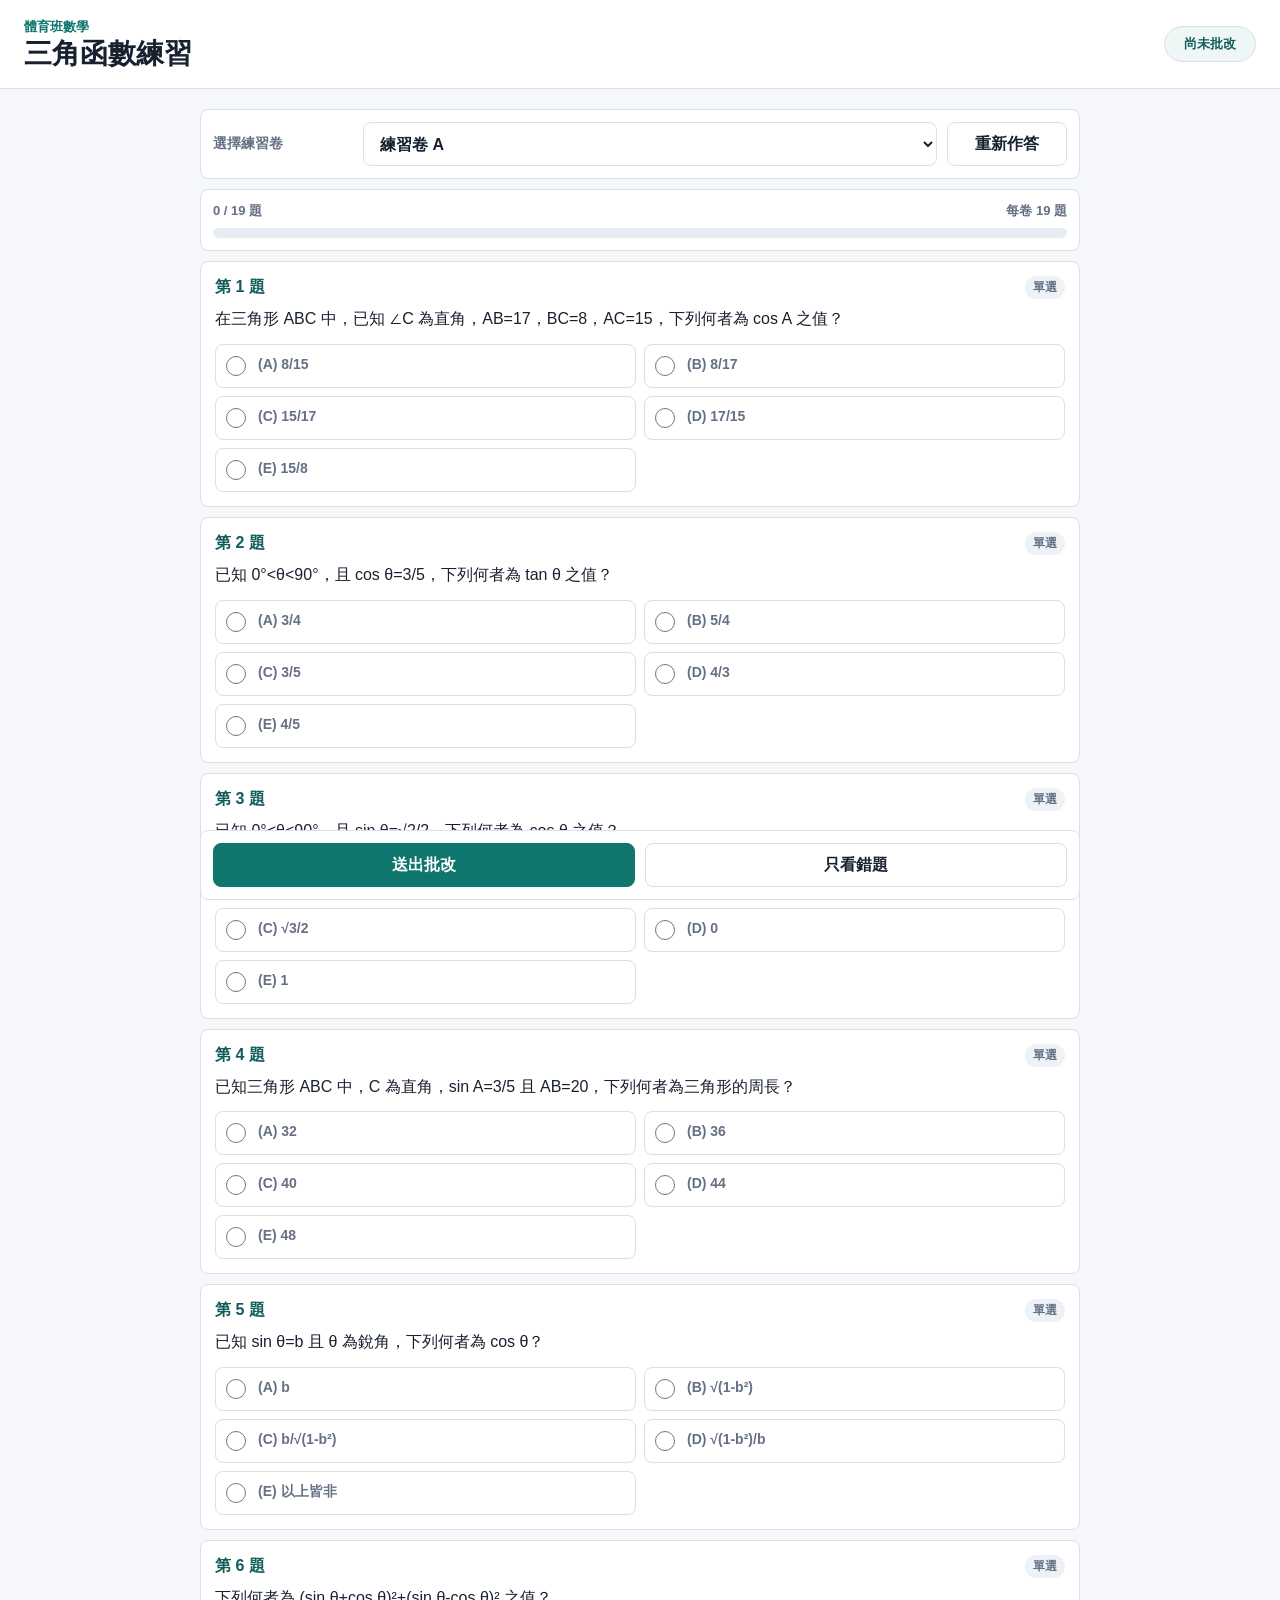
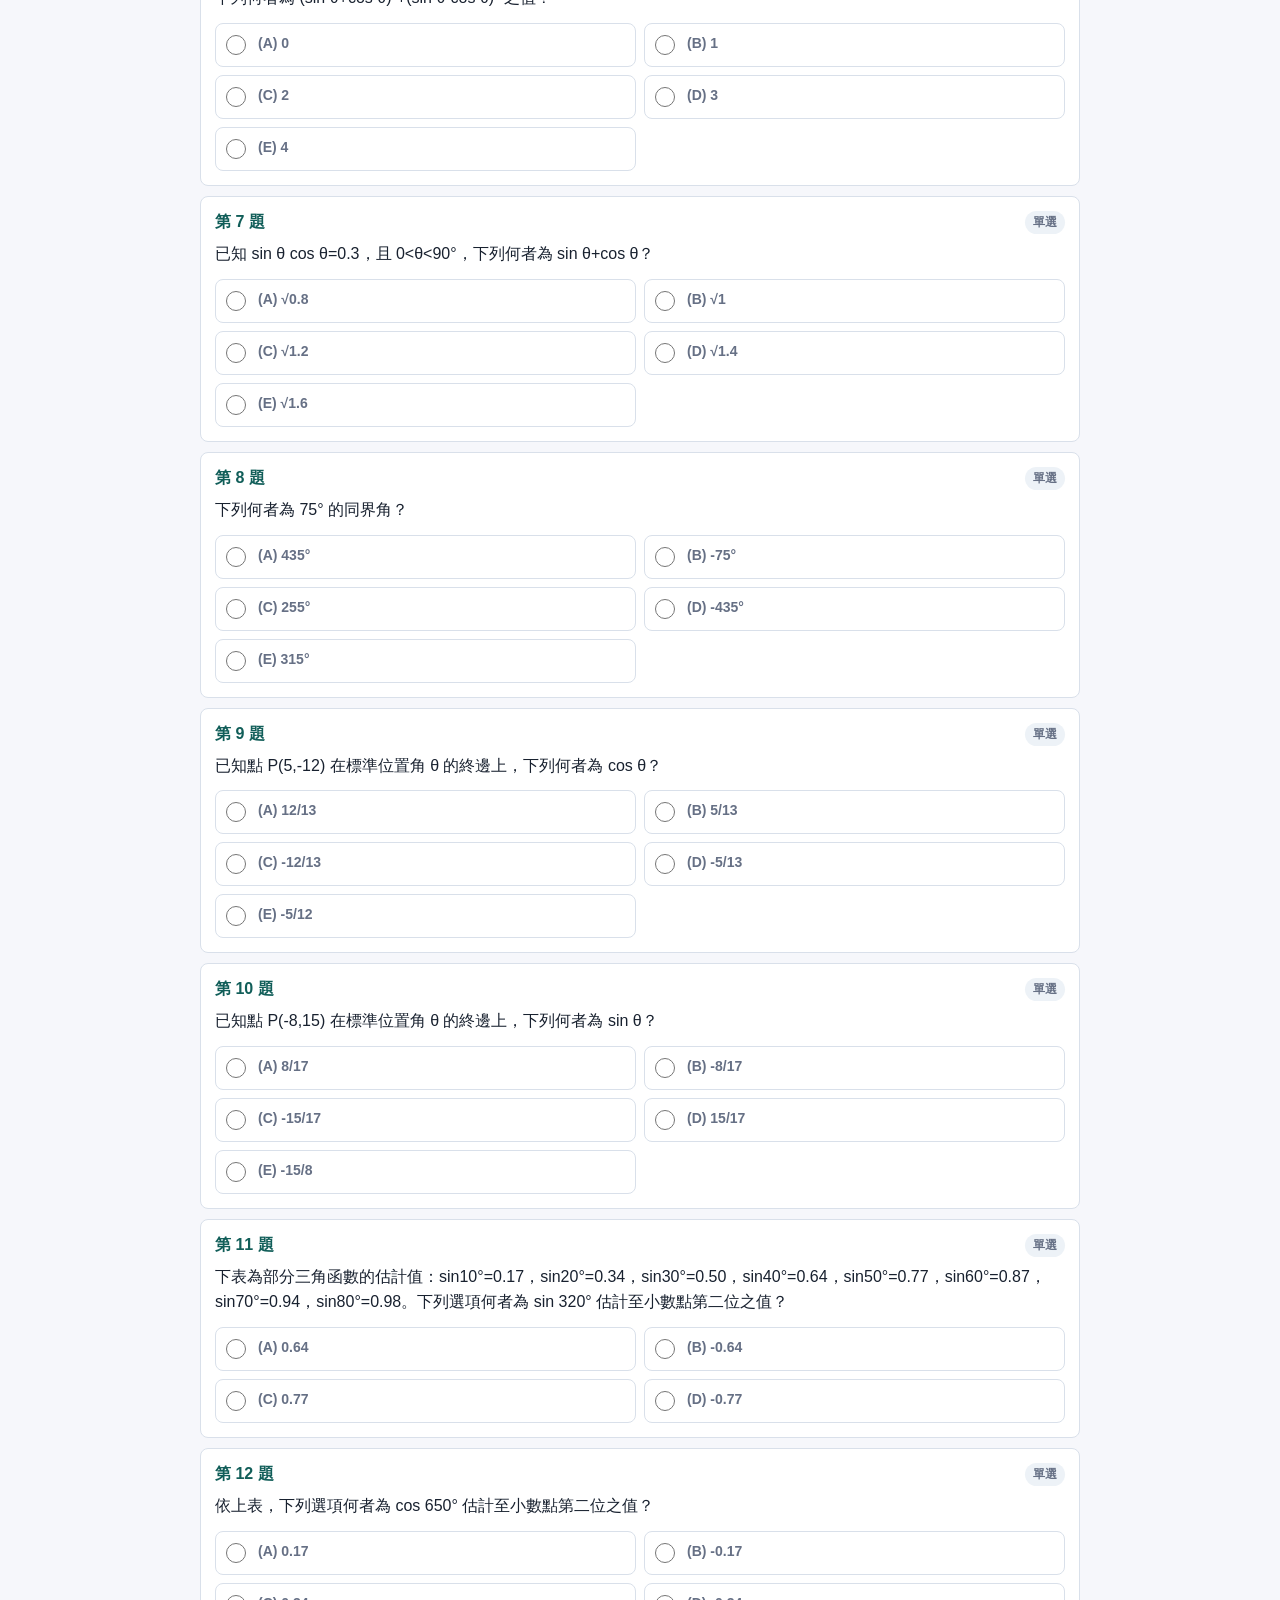
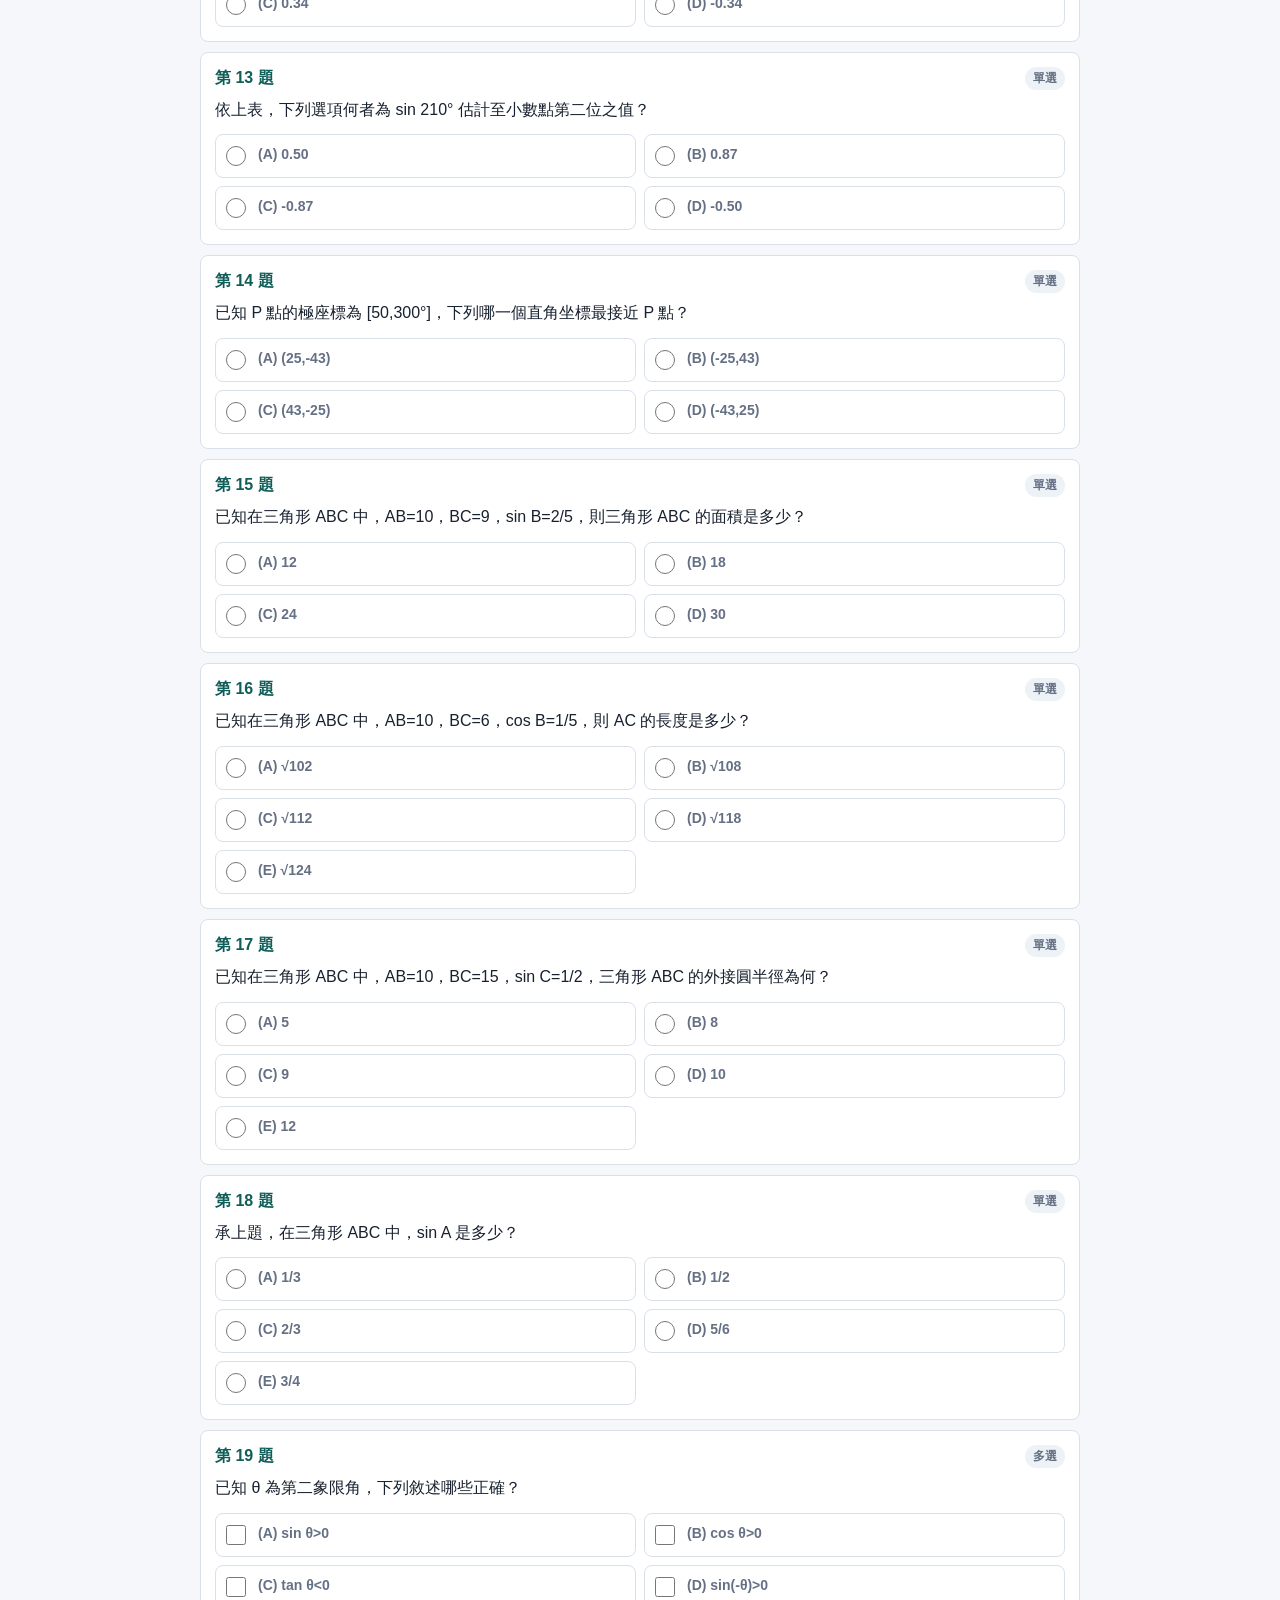
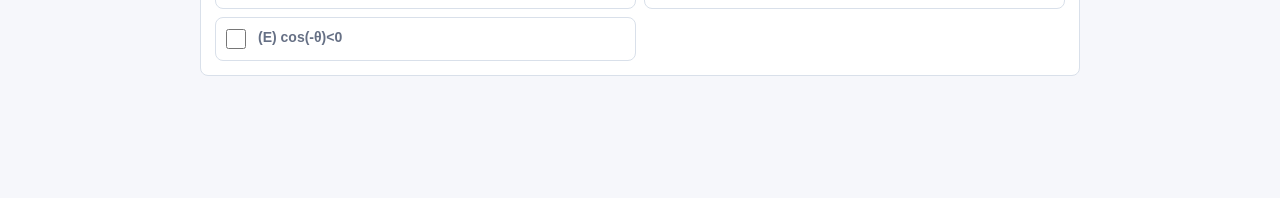
==== index.html @ 38c846cd "Use branch-based GitHub Pages" ====
<!doctype html>
<html lang="zh-Hant">
  <head>
    <meta charset="utf-8">
    <meta name="viewport" content="width=device-width, initial-scale=1">
    <meta http-equiv="refresh" content="0; url=app/">
    <title>體育班三角函數練習</title>
    <link rel="canonical" href="app/">
  </head>
  <body>
    <p><a href="app/">前往體育班三角函數練習</a></p>
  </body>
</html>
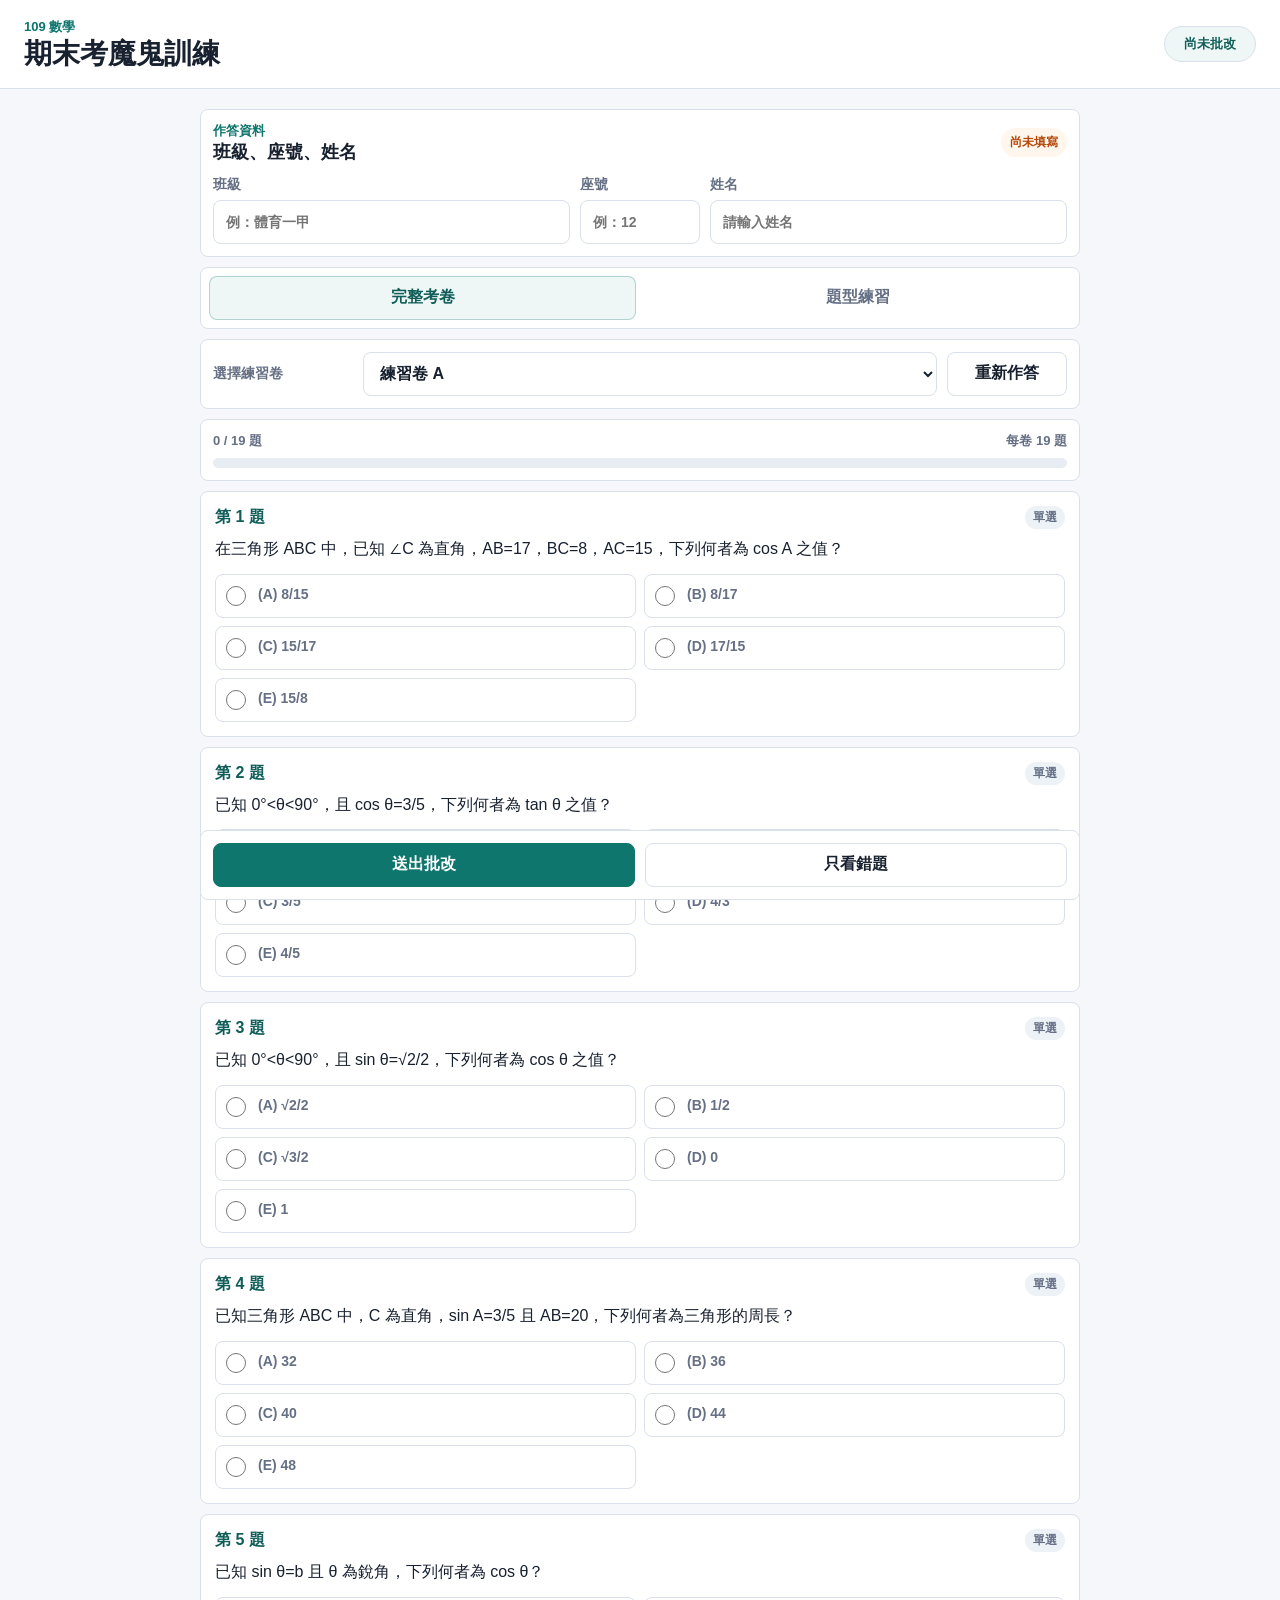
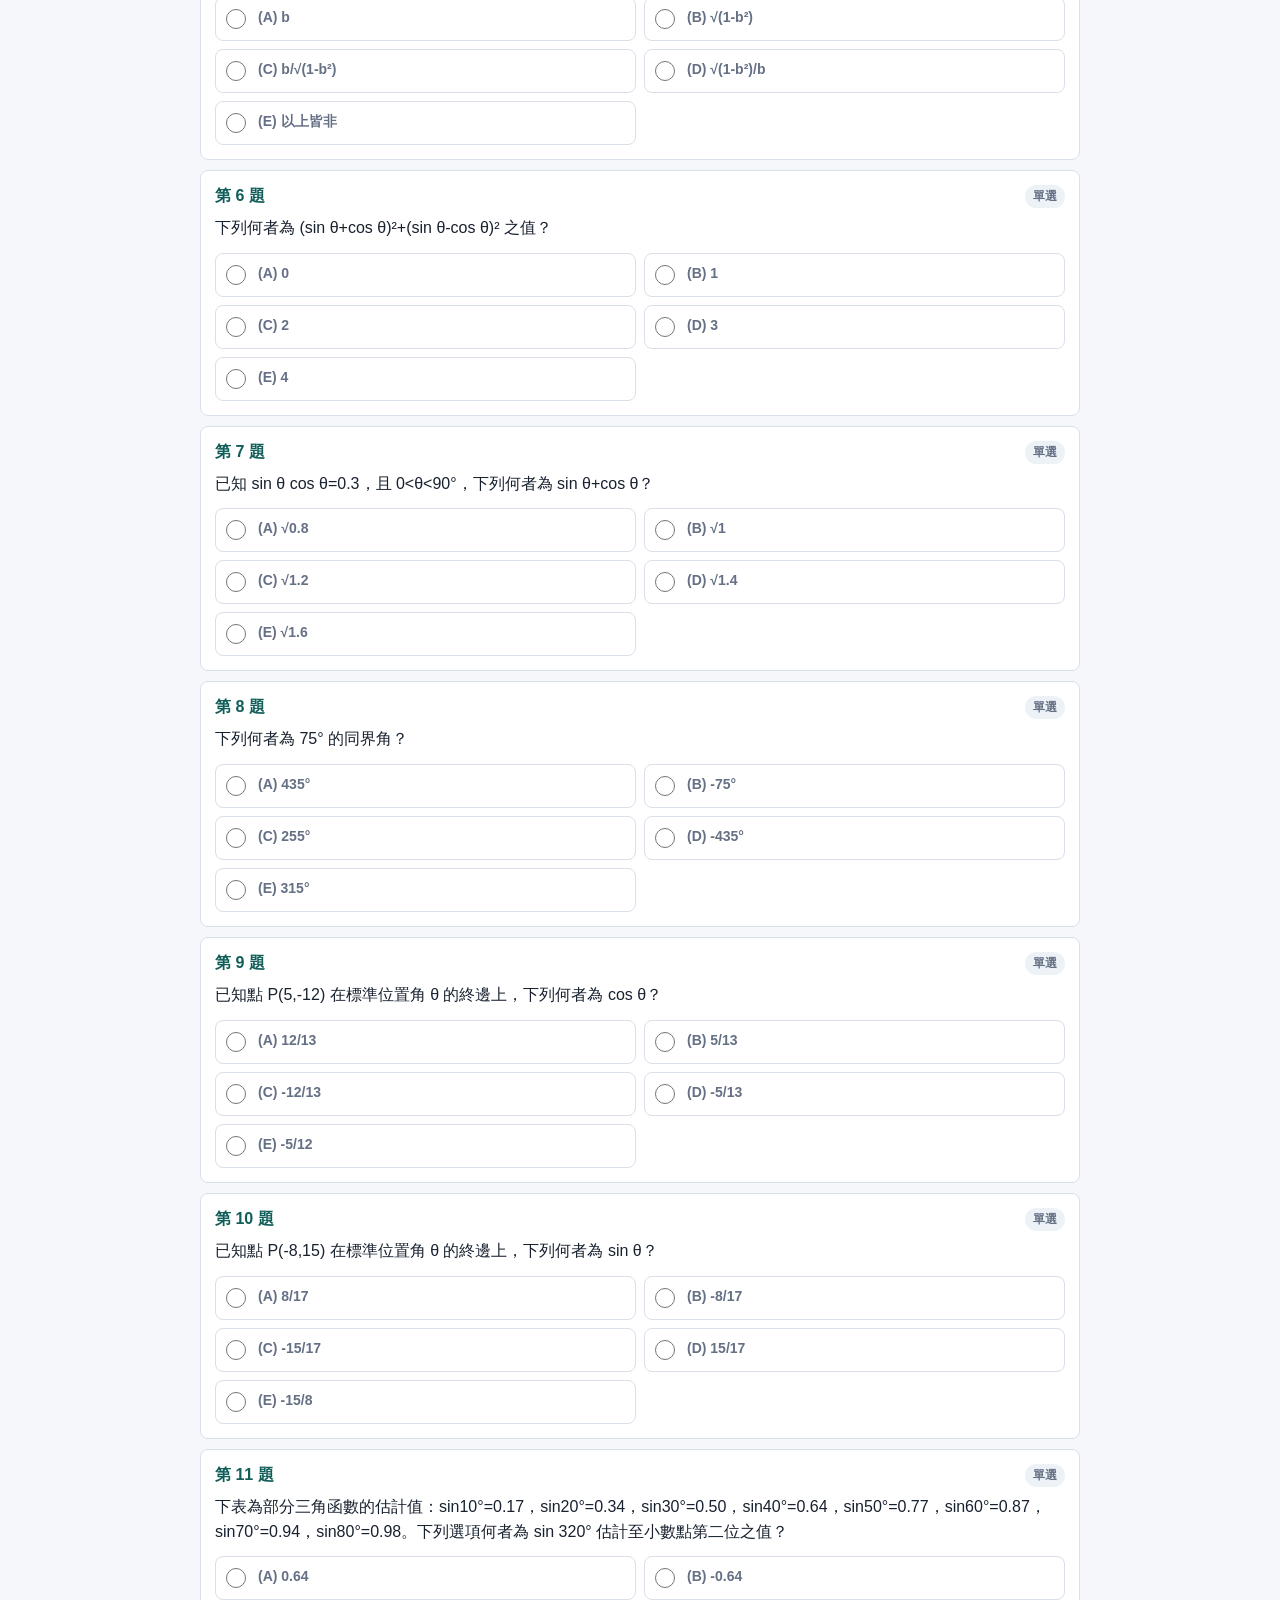
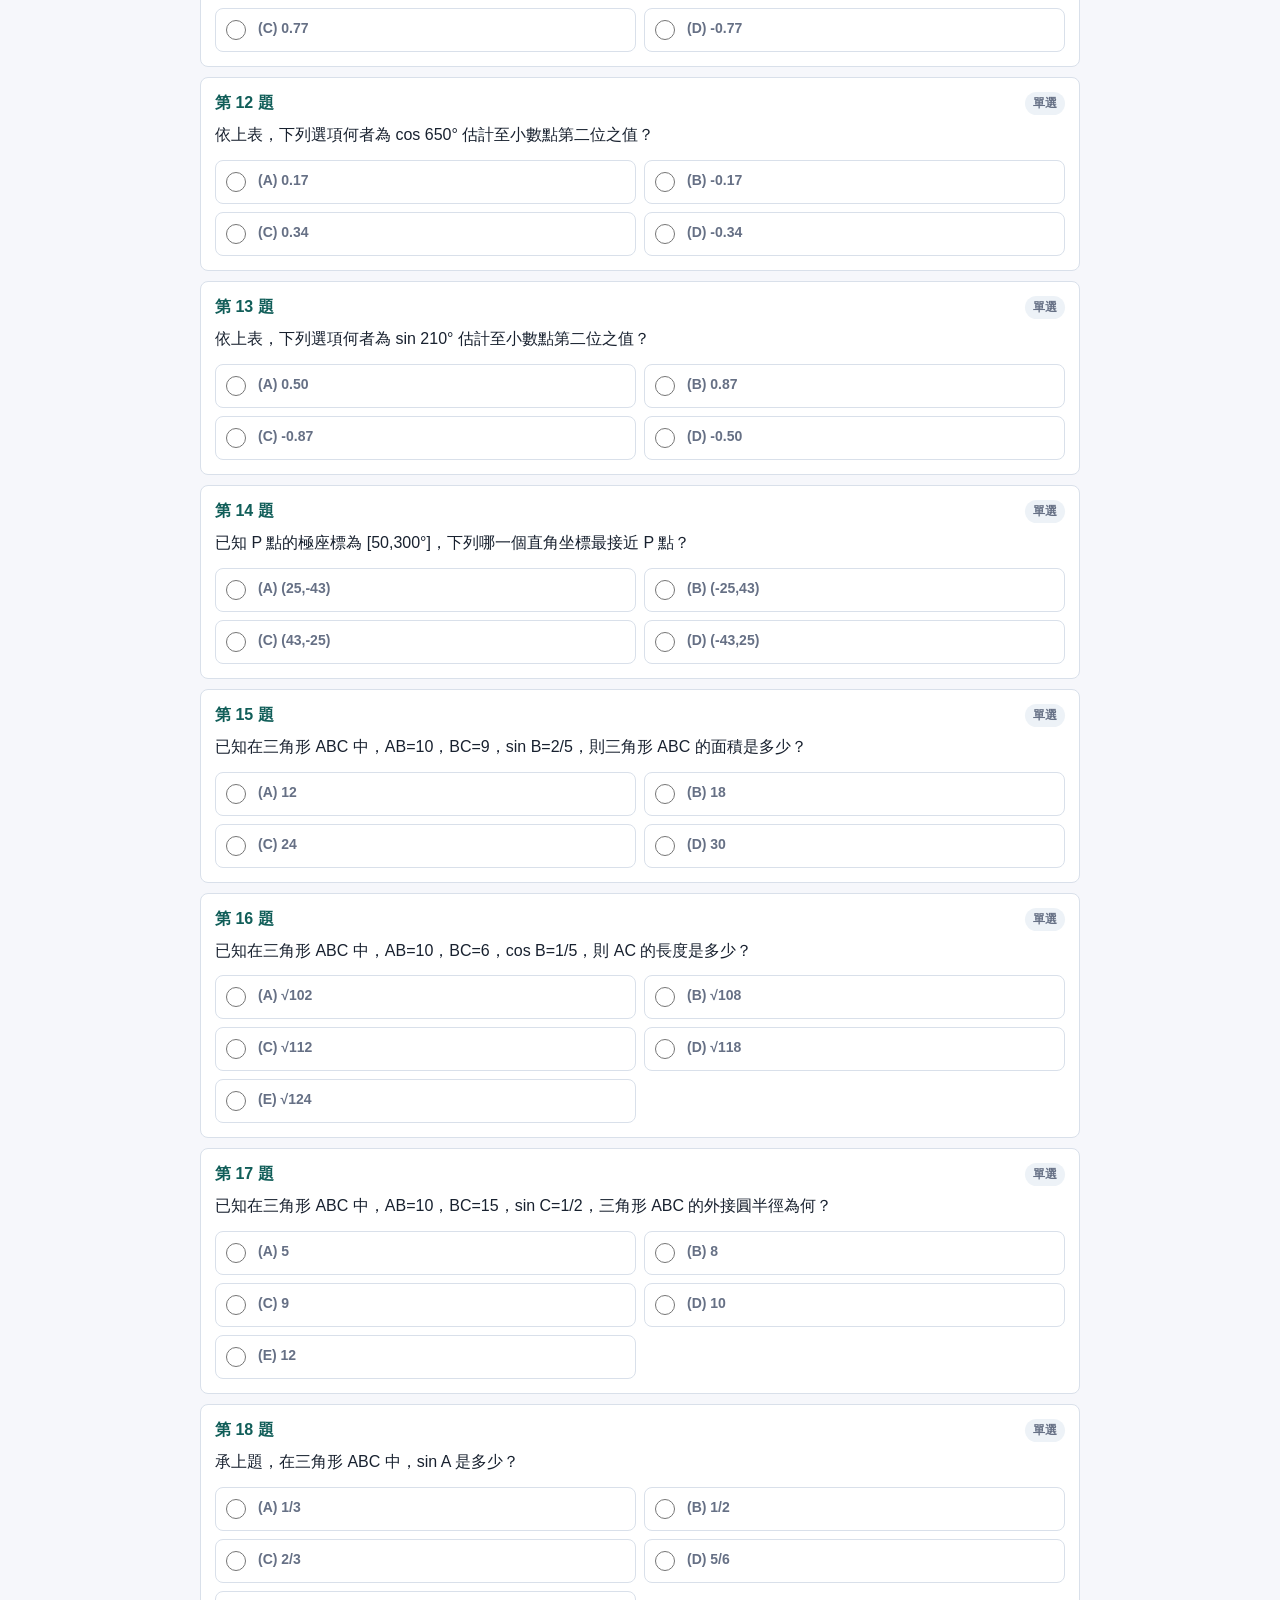
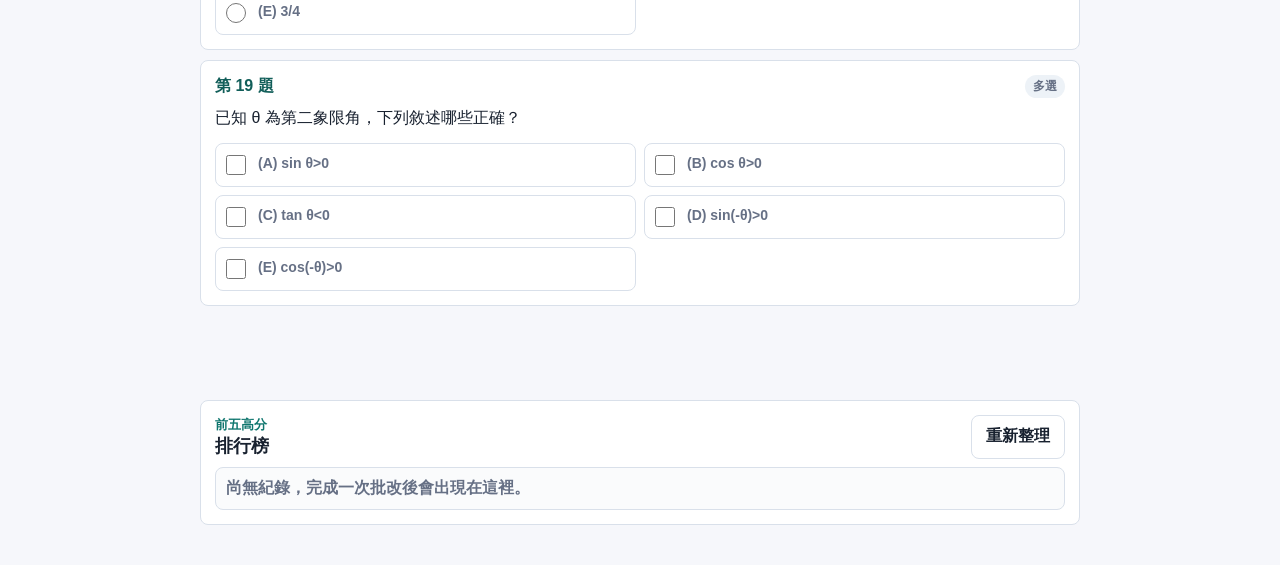
==== commit 2827d234: "Rename site for 109 final training" ====
--- a/index.html
+++ b/index.html
@@ -4,10 +4,10 @@
     <meta charset="utf-8">
     <meta name="viewport" content="width=device-width, initial-scale=1">
     <meta http-equiv="refresh" content="0; url=app/">
-    <title>體育班三角函數練習</title>
+    <title>109數學期末考魔鬼訓練</title>
     <link rel="canonical" href="app/">
   </head>
   <body>
-    <p><a href="app/">前往體育班三角函數練習</a></p>
+    <p><a href="app/">前往109數學期末考魔鬼訓練</a></p>
   </body>
 </html>
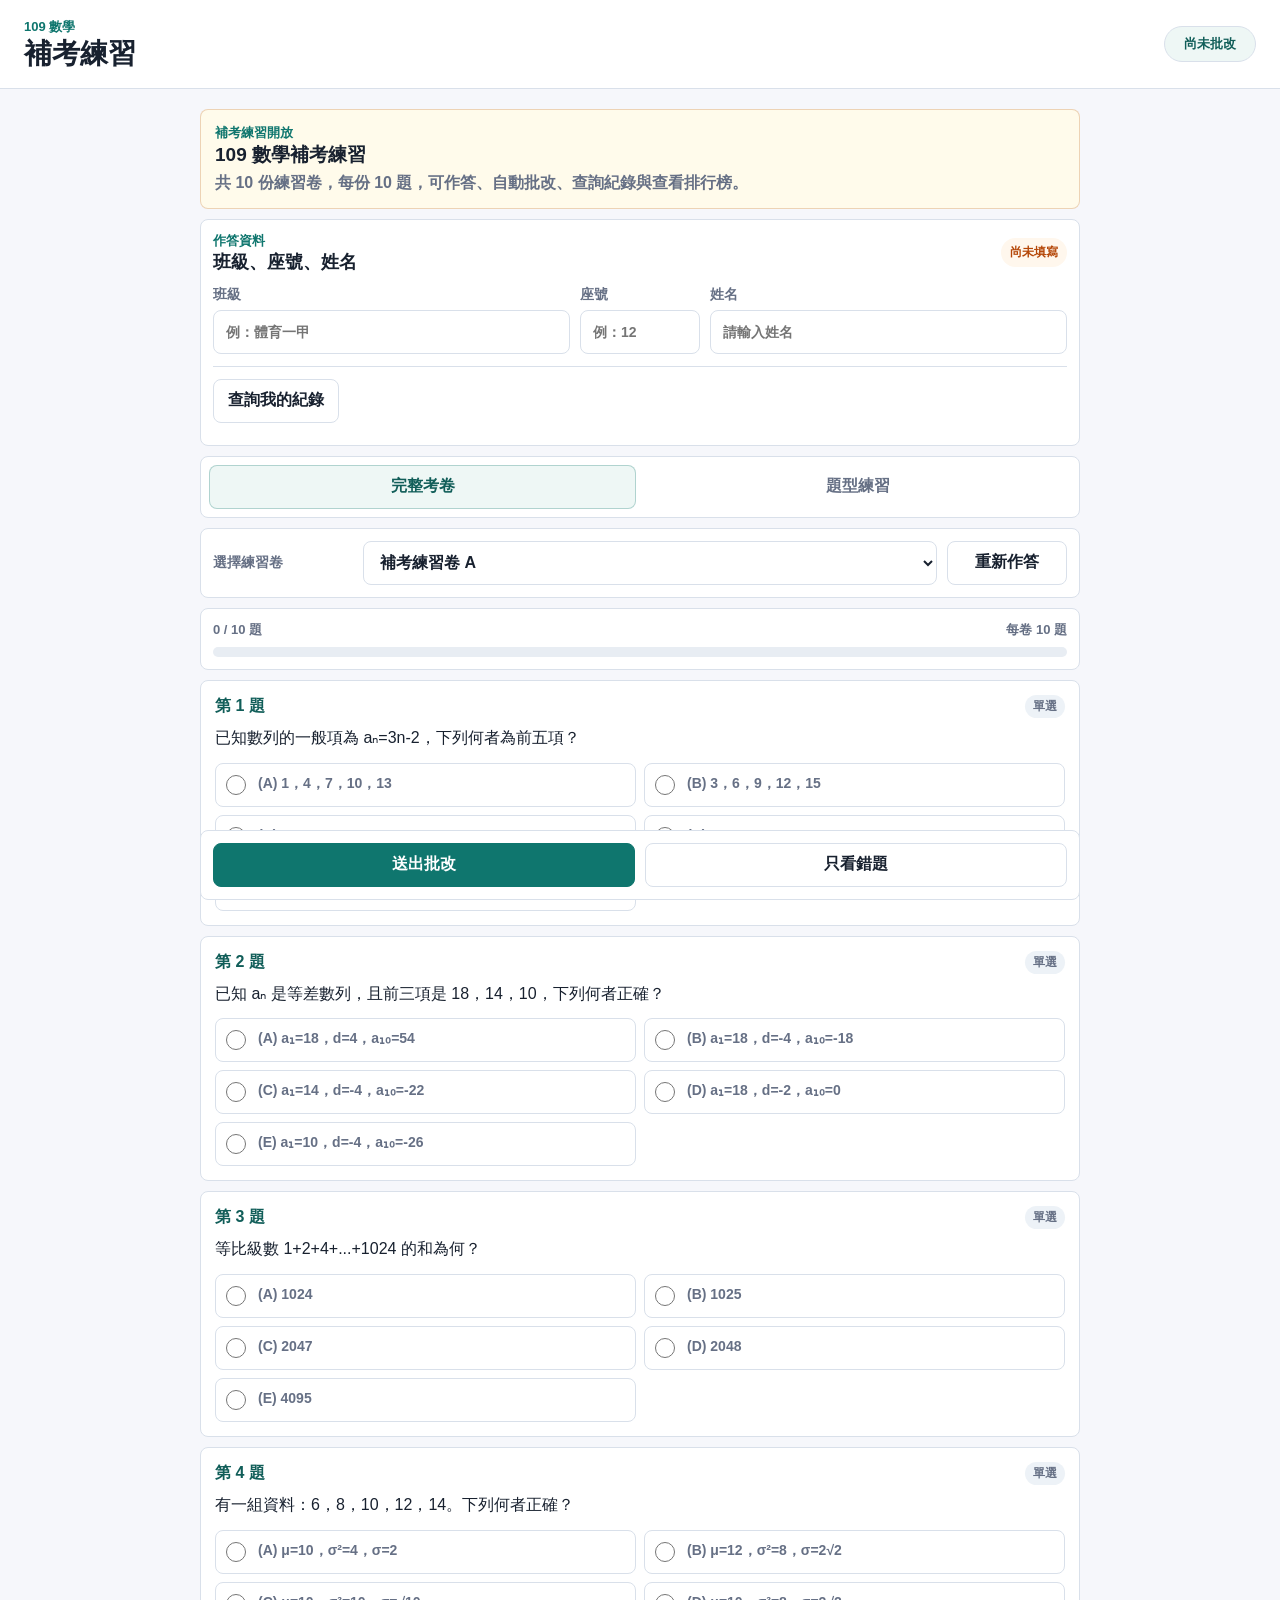
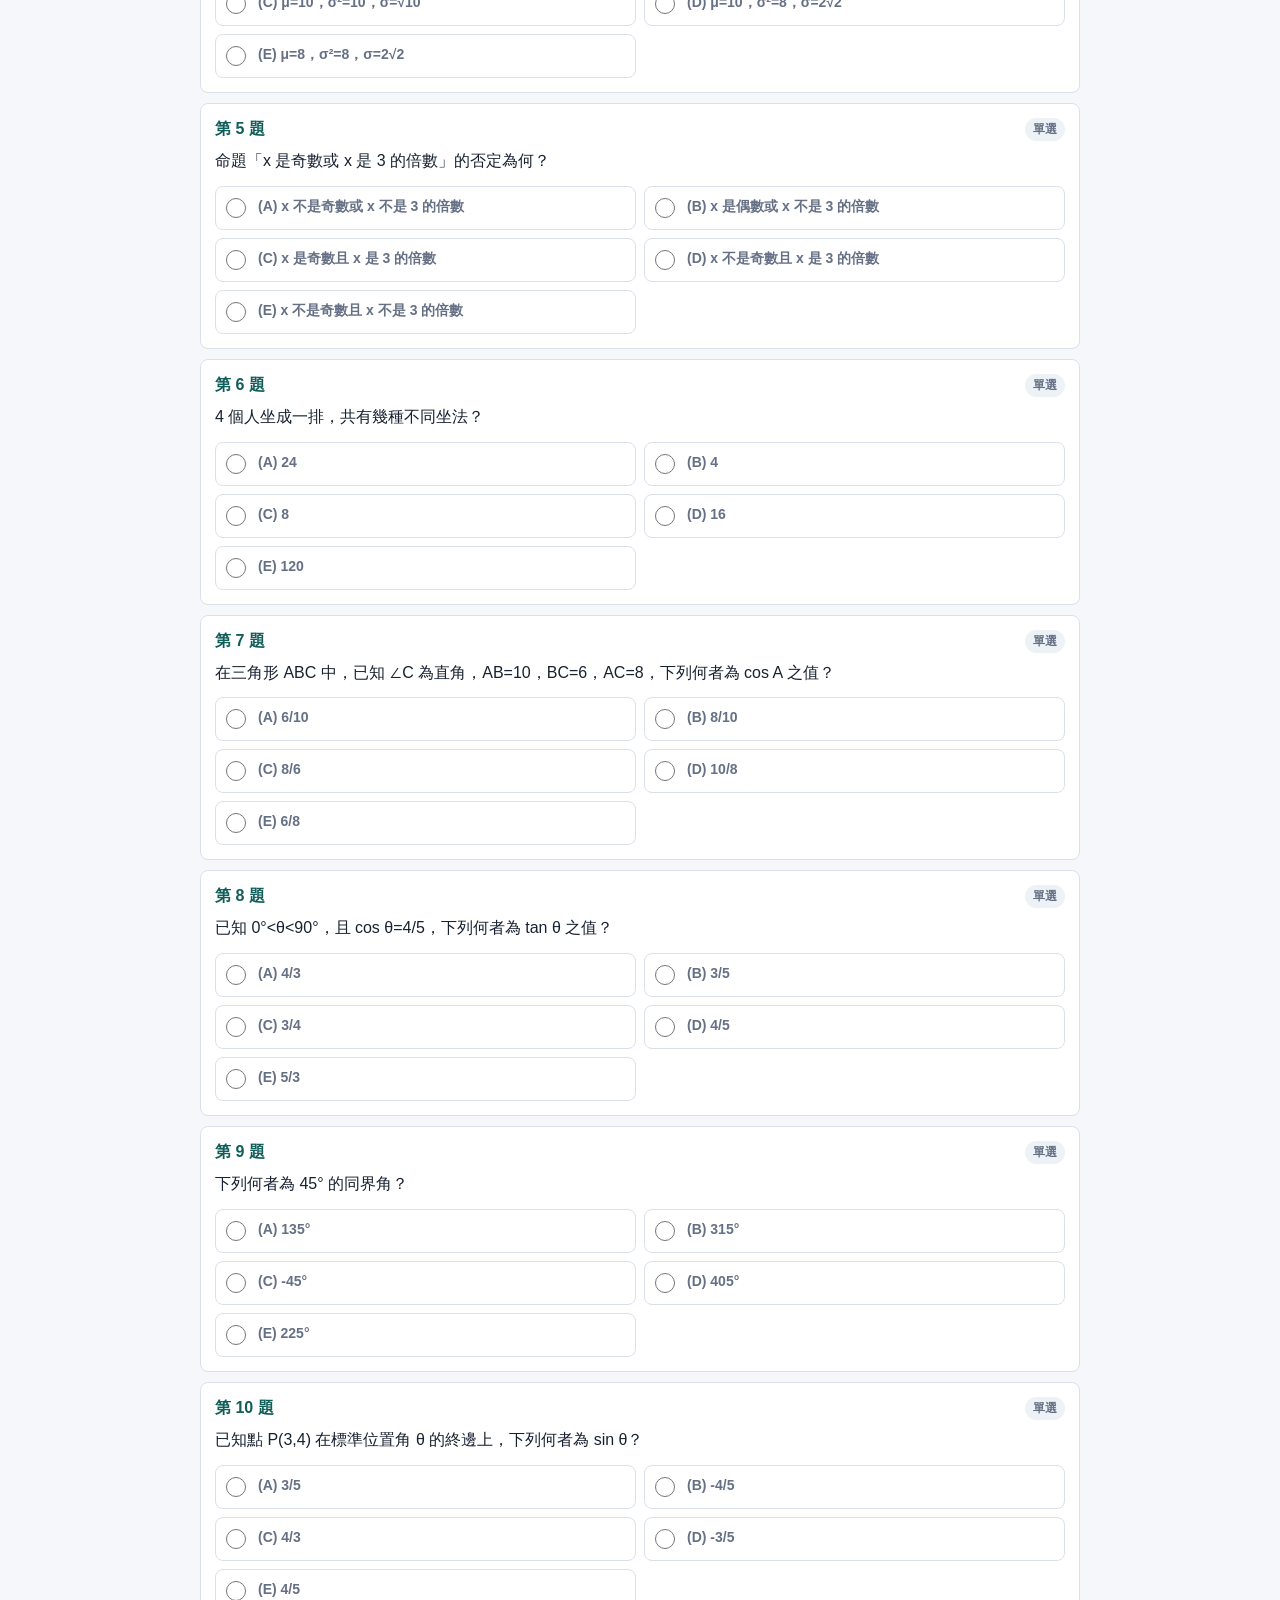
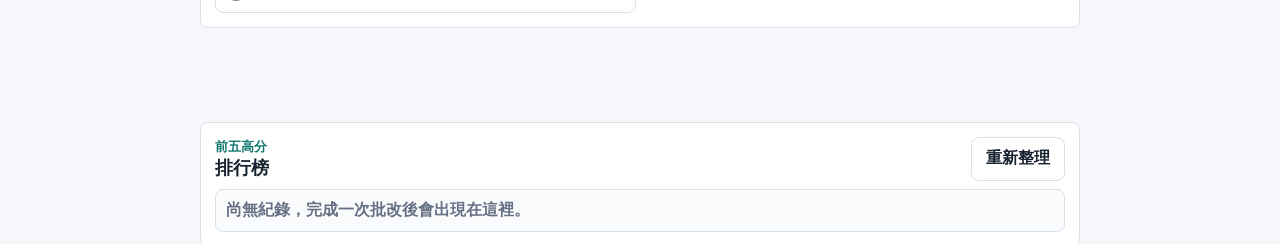
==== commit 67eb1e89: "Update root redirect title" ====
--- a/index.html
+++ b/index.html
@@ -4,10 +4,10 @@
     <meta charset="utf-8">
     <meta name="viewport" content="width=device-width, initial-scale=1">
     <meta http-equiv="refresh" content="0; url=app/">
-    <title>109數學期末考魔鬼訓練</title>
+    <title>109數學補考練習</title>
     <link rel="canonical" href="app/">
   </head>
   <body>
-    <p><a href="app/">前往109數學期末考魔鬼訓練</a></p>
+    <p><a href="app/">前往109數學補考練習</a></p>
   </body>
 </html>
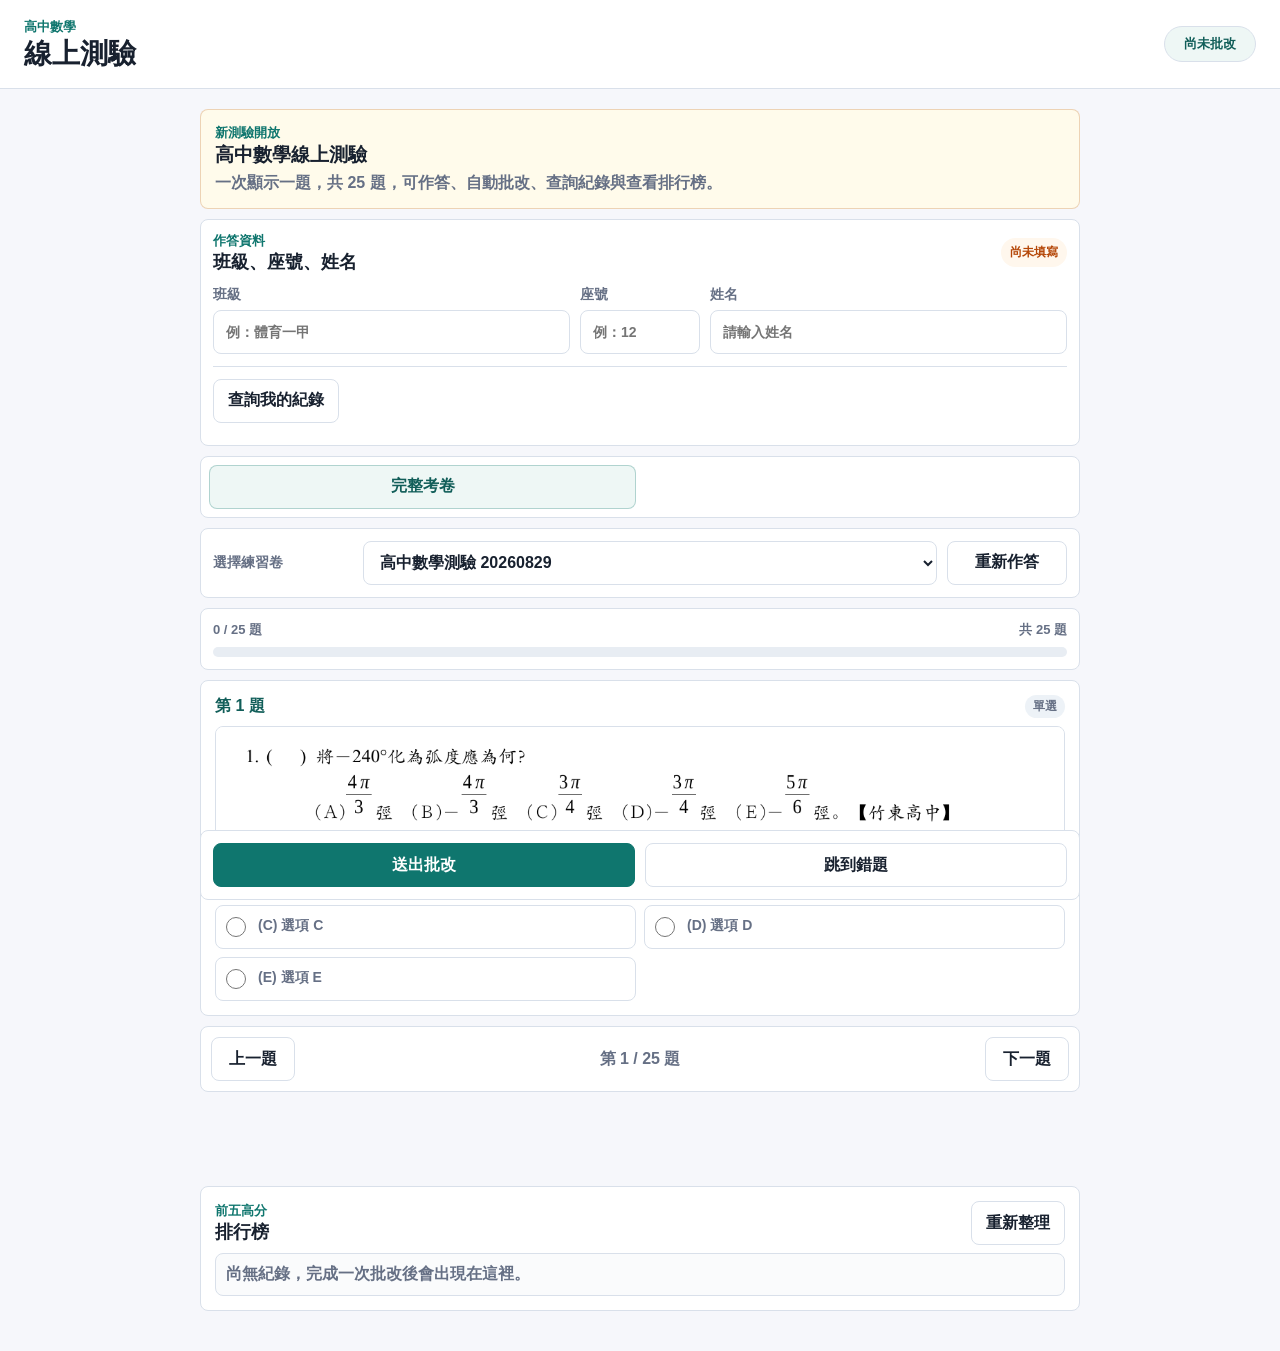
==== commit 862af637: "Build single-question math quiz" ====
--- a/index.html
+++ b/index.html
@@ -4,10 +4,10 @@
     <meta charset="utf-8">
     <meta name="viewport" content="width=device-width, initial-scale=1">
     <meta http-equiv="refresh" content="0; url=app/">
-    <title>109數學補考練習</title>
+    <title>高中數學線上測驗</title>
     <link rel="canonical" href="app/">
   </head>
   <body>
-    <p><a href="app/">前往109數學補考練習</a></p>
+    <p><a href="app/">前往高中數學線上測驗</a></p>
   </body>
 </html>
